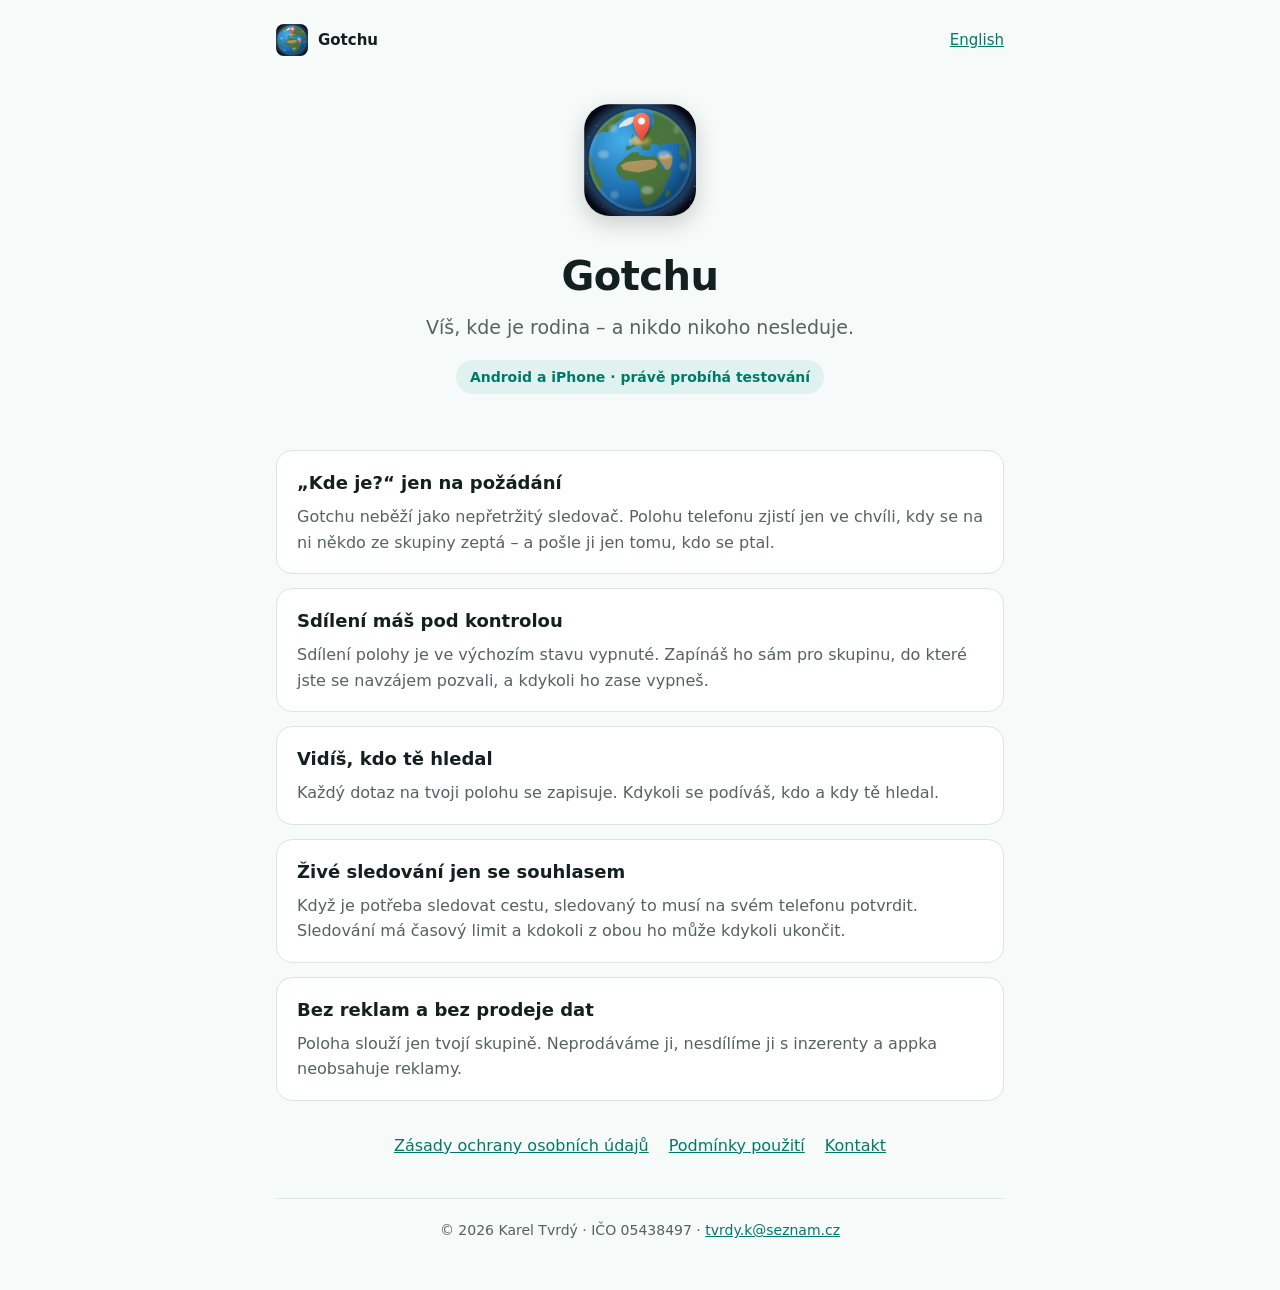
==== gotchu/index.html @ 256f7236 "Web: Gotchu (CZ/EN), zasady ochrany osobnich udaju a podminky Pravni stranky jsou vygenerovane z lib" ====
<!doctype html>
<html lang="cs">
<head>
<meta charset="utf-8">
<meta name="viewport" content="width=device-width, initial-scale=1">
<title>Gotchu – kde je rodina, jen když je to potřeba</title>
<meta name="description" content="Gotchu je rodinná appka pro sdílení polohy, která vás nesleduje. Polohu zjistí jen ve chvíli, kdy se na ni někdo z rodiny zeptá.">
<link rel="icon" href="icon.png">
<link rel="stylesheet" href="../style.css">
</head>
<body>
<div class="wrap">
<div class="topbar">
<a class="brand" href="./"><img src="icon.png" alt="">Gotchu</a>
<a href="en.html" lang="en">English</a>
</div>

<header class="hero">
<img src="icon.png" alt="Ikona aplikace Gotchu">
<h1>Gotchu</h1>
<p class="tagline">Víš, kde je rodina – a nikdo nikoho nesleduje.</p>
<span class="badge">Android a iPhone · právě probíhá testování</span>
</header>

<section class="features">
<div class="card">
<h2>„Kde je?“ jen na požádání</h2>
<p>Gotchu neběží jako nepřetržitý sledovač. Polohu telefonu zjistí jen ve chvíli, kdy se na ni někdo ze skupiny zeptá – a pošle ji jen tomu, kdo se ptal.</p>
</div>
<div class="card">
<h2>Sdílení máš pod kontrolou</h2>
<p>Sdílení polohy je ve výchozím stavu vypnuté. Zapínáš ho sám pro skupinu, do které jste se navzájem pozvali, a kdykoli ho zase vypneš.</p>
</div>
<div class="card">
<h2>Vidíš, kdo tě hledal</h2>
<p>Každý dotaz na tvoji polohu se zapisuje. Kdykoli se podíváš, kdo a kdy tě hledal.</p>
</div>
<div class="card">
<h2>Živé sledování jen se souhlasem</h2>
<p>Když je potřeba sledovat cestu, sledovaný to musí na svém telefonu potvrdit. Sledování má časový limit a kdokoli z obou ho může kdykoli ukončit.</p>
</div>
<div class="card">
<h2>Bez reklam a bez prodeje dat</h2>
<p>Poloha slouží jen tvojí skupině. Neprodáváme ji, nesdílíme ji s inzerenty a appka neobsahuje reklamy.</p>
</div>
</section>

<nav class="links">
<a href="privacy.html">Zásady ochrany osobních údajů</a>
<a href="terms.html">Podmínky použití</a>
<a href="mailto:tvrdy.k@seznam.cz">Kontakt</a>
</nav>

<footer>© 2026 Karel Tvrdý · IČO 05438497 · <a href="mailto:tvrdy.k@seznam.cz">tvrdy.k@seznam.cz</a></footer>
</div>
</body>
</html>
---- style.css ----
:root {
  --bg: #f6faf9;
  --surface: #ffffff;
  --text: #13201e;
  --muted: #55625f;
  --accent: #00796b;
  --accent-soft: #e0f2ef;
  --border: #dbe5e3;
}

@media (prefers-color-scheme: dark) {
  :root {
    --bg: #0e1615;
    --surface: #16211f;
    --text: #e6efed;
    --muted: #9fb0ac;
    --accent: #4fd1bd;
    --accent-soft: #173431;
    --border: #26332f;
  }
}

* { box-sizing: border-box; }

body {
  margin: 0;
  background: var(--bg);
  color: var(--text);
  font-family: system-ui, -apple-system, "Segoe UI", Roboto, sans-serif;
  line-height: 1.6;
  -webkit-text-size-adjust: 100%;
}

a { color: var(--accent); }

.wrap {
  max-width: 760px;
  margin: 0 auto;
  padding: 24px 16px 48px;
}

.topbar {
  display: flex;
  justify-content: space-between;
  align-items: center;
  gap: 12px;
  font-size: 15px;
}

.topbar .brand {
  display: flex;
  align-items: center;
  gap: 10px;
  font-weight: 600;
  color: var(--text);
  text-decoration: none;
}

.topbar .brand img { width: 32px; height: 32px; border-radius: 8px; }

.hero {
  text-align: center;
  padding: 48px 0 24px;
}

.hero img {
  width: 112px;
  height: 112px;
  border-radius: 26px;
  box-shadow: 0 8px 24px rgba(0, 0, 0, 0.18);
}

.hero h1 { font-size: 40px; margin: 20px 0 4px; letter-spacing: -0.5px; }
.hero .tagline { font-size: 19px; color: var(--muted); margin: 0; }

.badge {
  display: inline-block;
  margin-top: 18px;
  padding: 6px 14px;
  border-radius: 999px;
  background: var(--accent-soft);
  color: var(--accent);
  font-size: 14px;
  font-weight: 600;
}

.features {
  display: grid;
  gap: 14px;
  margin: 32px 0;
}

.card {
  background: var(--surface);
  border: 1px solid var(--border);
  border-radius: 16px;
  padding: 18px 20px;
}

.card h2 { font-size: 18px; margin: 0 0 6px; }
.card p { margin: 0; color: var(--muted); }

.links {
  display: flex;
  flex-wrap: wrap;
  gap: 10px 20px;
  justify-content: center;
  margin: 24px 0 8px;
}

footer {
  margin-top: 40px;
  padding-top: 20px;
  border-top: 1px solid var(--border);
  color: var(--muted);
  font-size: 14px;
  text-align: center;
}

/* Pravni dokumenty */
.doc h1 { font-size: 30px; margin: 32px 0 4px; }
.doc .effective { color: var(--muted); margin: 0 0 24px; }
.doc h2 { font-size: 19px; margin: 28px 0 8px; }
.doc p { margin: 0 0 10px; }
.doc ul { margin: 0 0 10px; padding-left: 22px; }
.doc li { margin-bottom: 6px; }
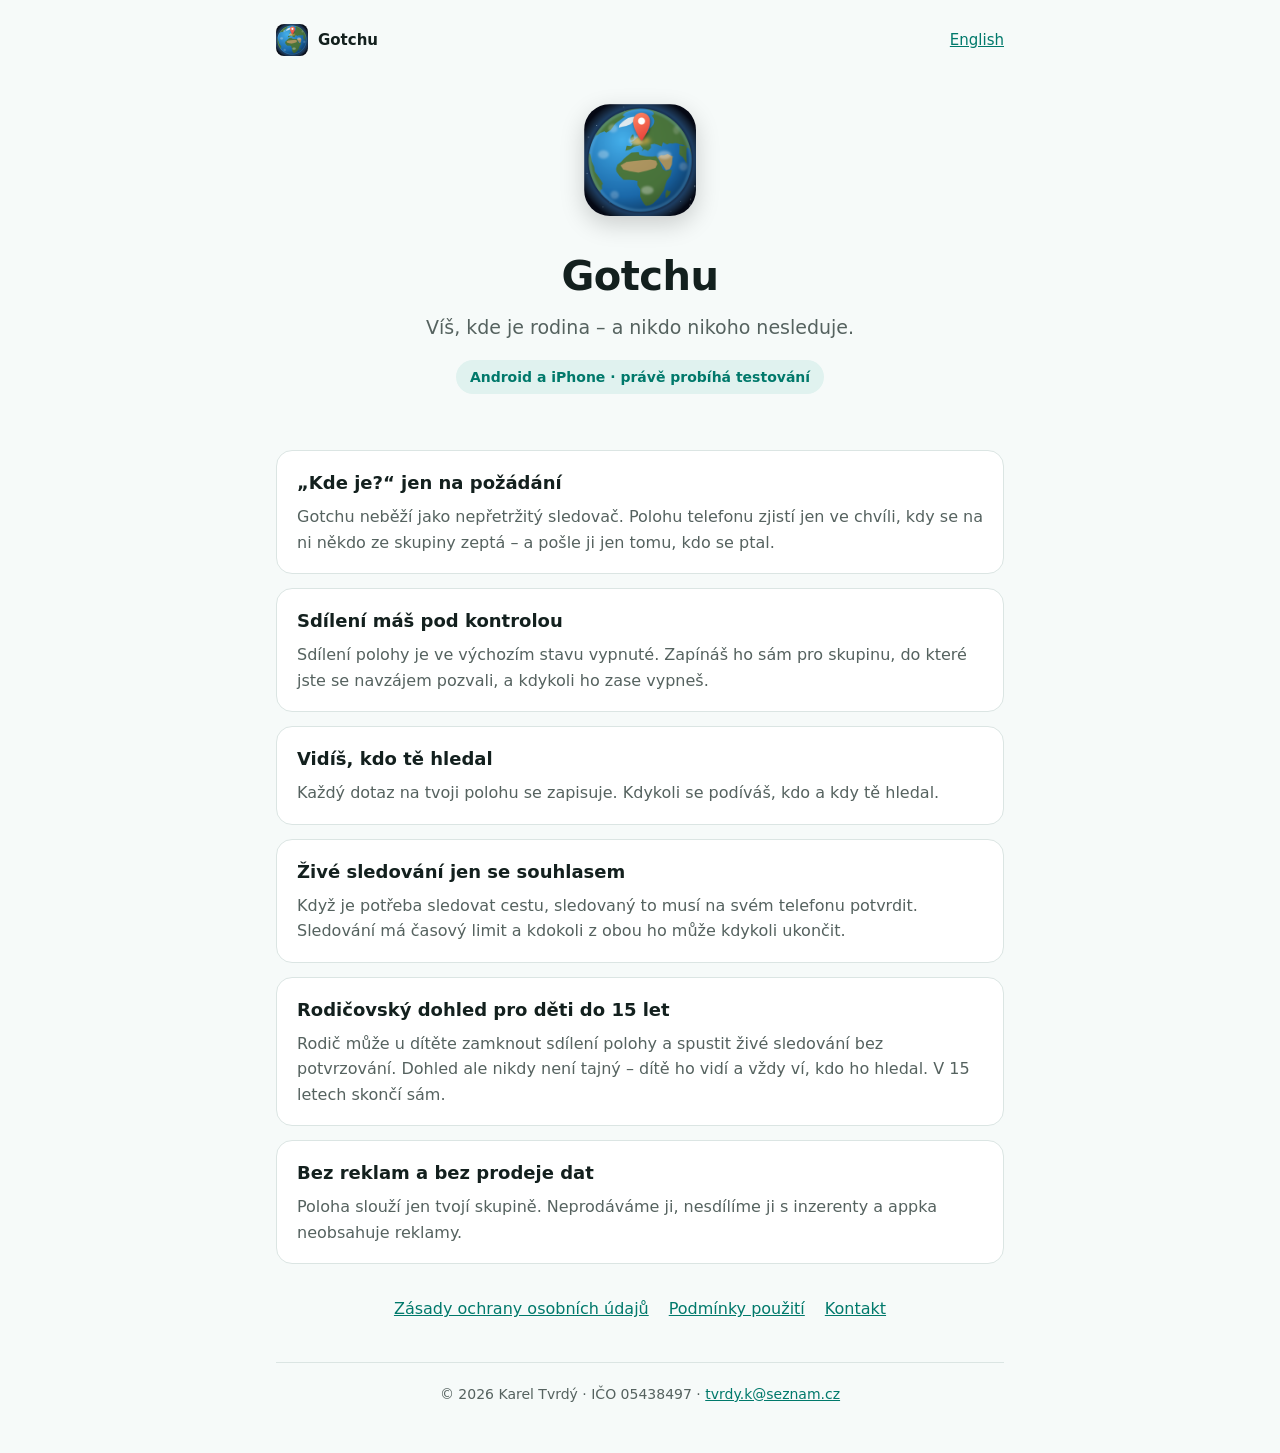
==== commit e499c6e2: "Gotchu: rodicovsky dohled na webu + aktualni pravni texty Zasady a podminky pregenerovane z appky (v" ====
--- a/gotchu/index.html
+++ b/gotchu/index.html
@@ -40,6 +40,10 @@
 <p>Když je potřeba sledovat cestu, sledovaný to musí na svém telefonu potvrdit. Sledování má časový limit a kdokoli z obou ho může kdykoli ukončit.</p>
 </div>
 <div class="card">
+<h2>Rodičovský dohled pro děti do 15 let</h2>
+<p>Rodič může u dítěte zamknout sdílení polohy a spustit živé sledování bez potvrzování. Dohled ale nikdy není tajný – dítě ho vidí a vždy ví, kdo ho hledal. V 15 letech skončí sám.</p>
+</div>
+<div class="card">
 <h2>Bez reklam a bez prodeje dat</h2>
 <p>Poloha slouží jen tvojí skupině. Neprodáváme ji, nesdílíme ji s inzerenty a appka neobsahuje reklamy.</p>
 </div>
